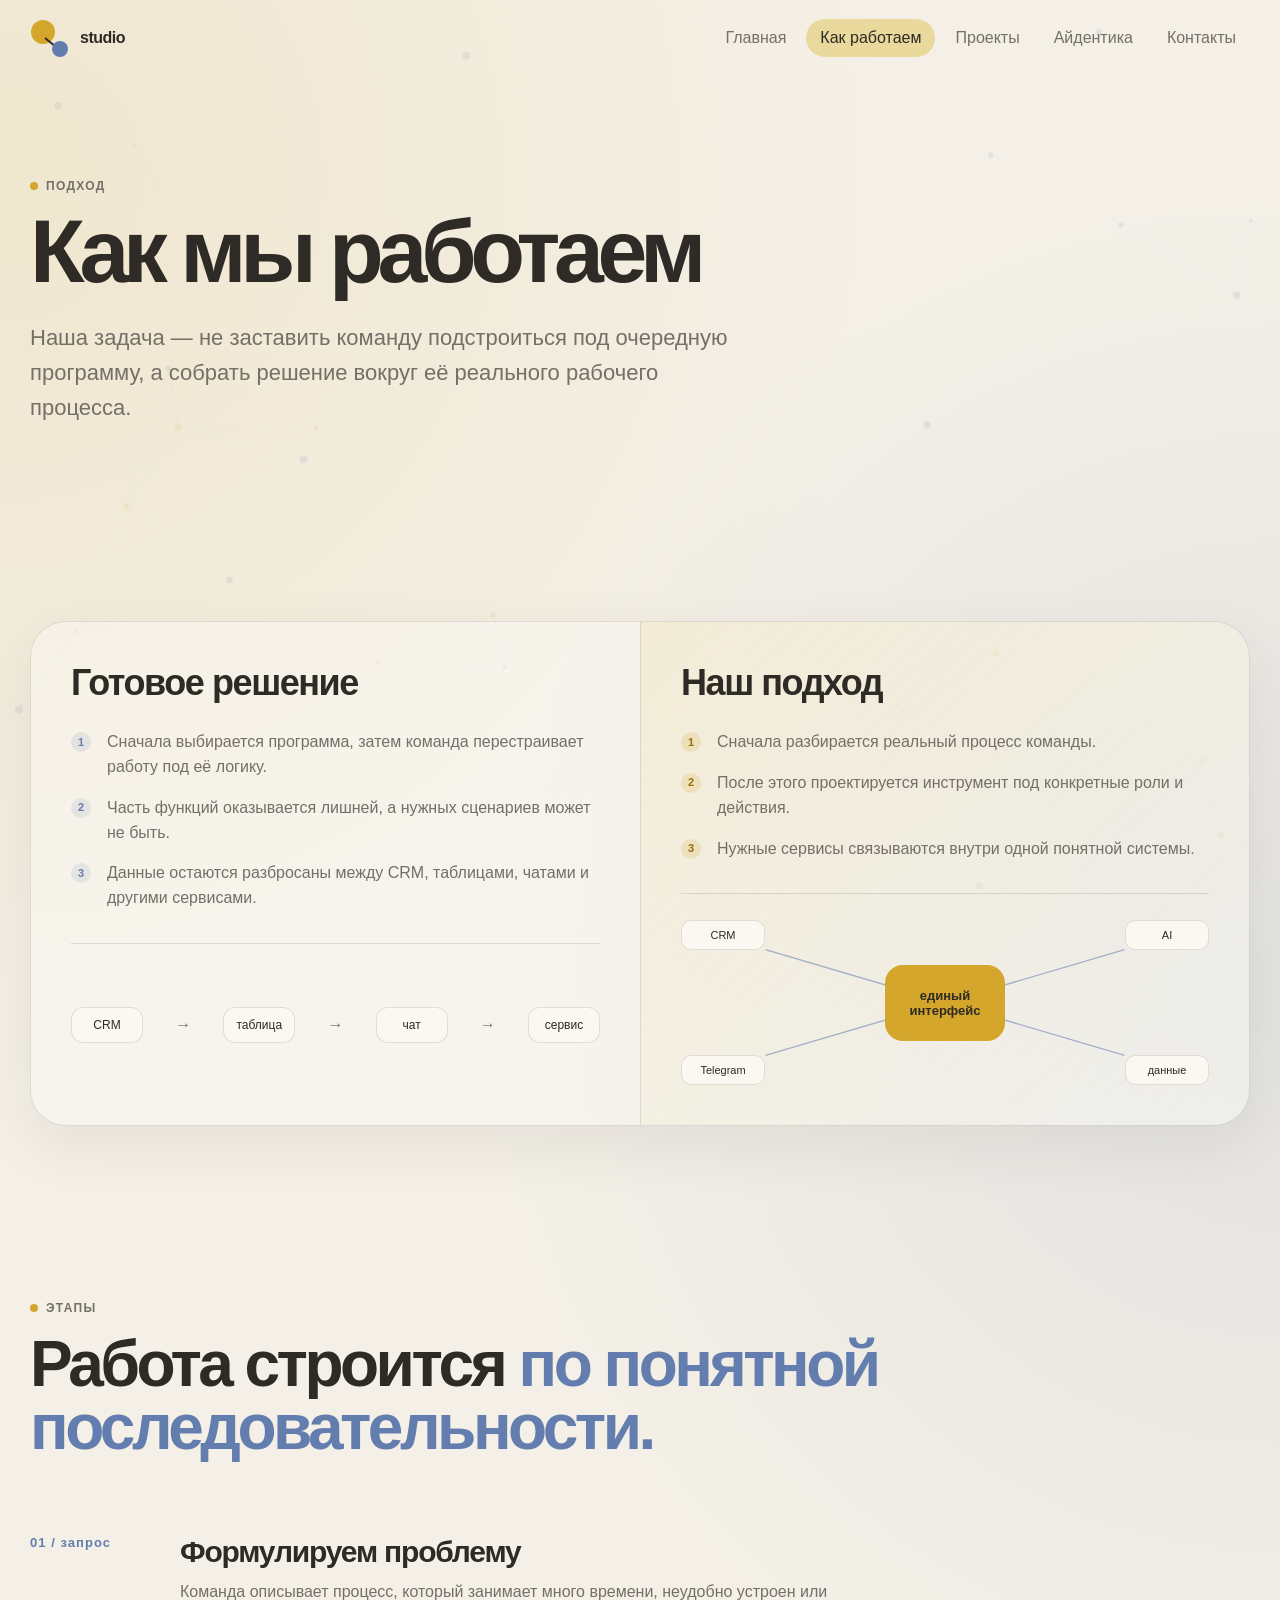
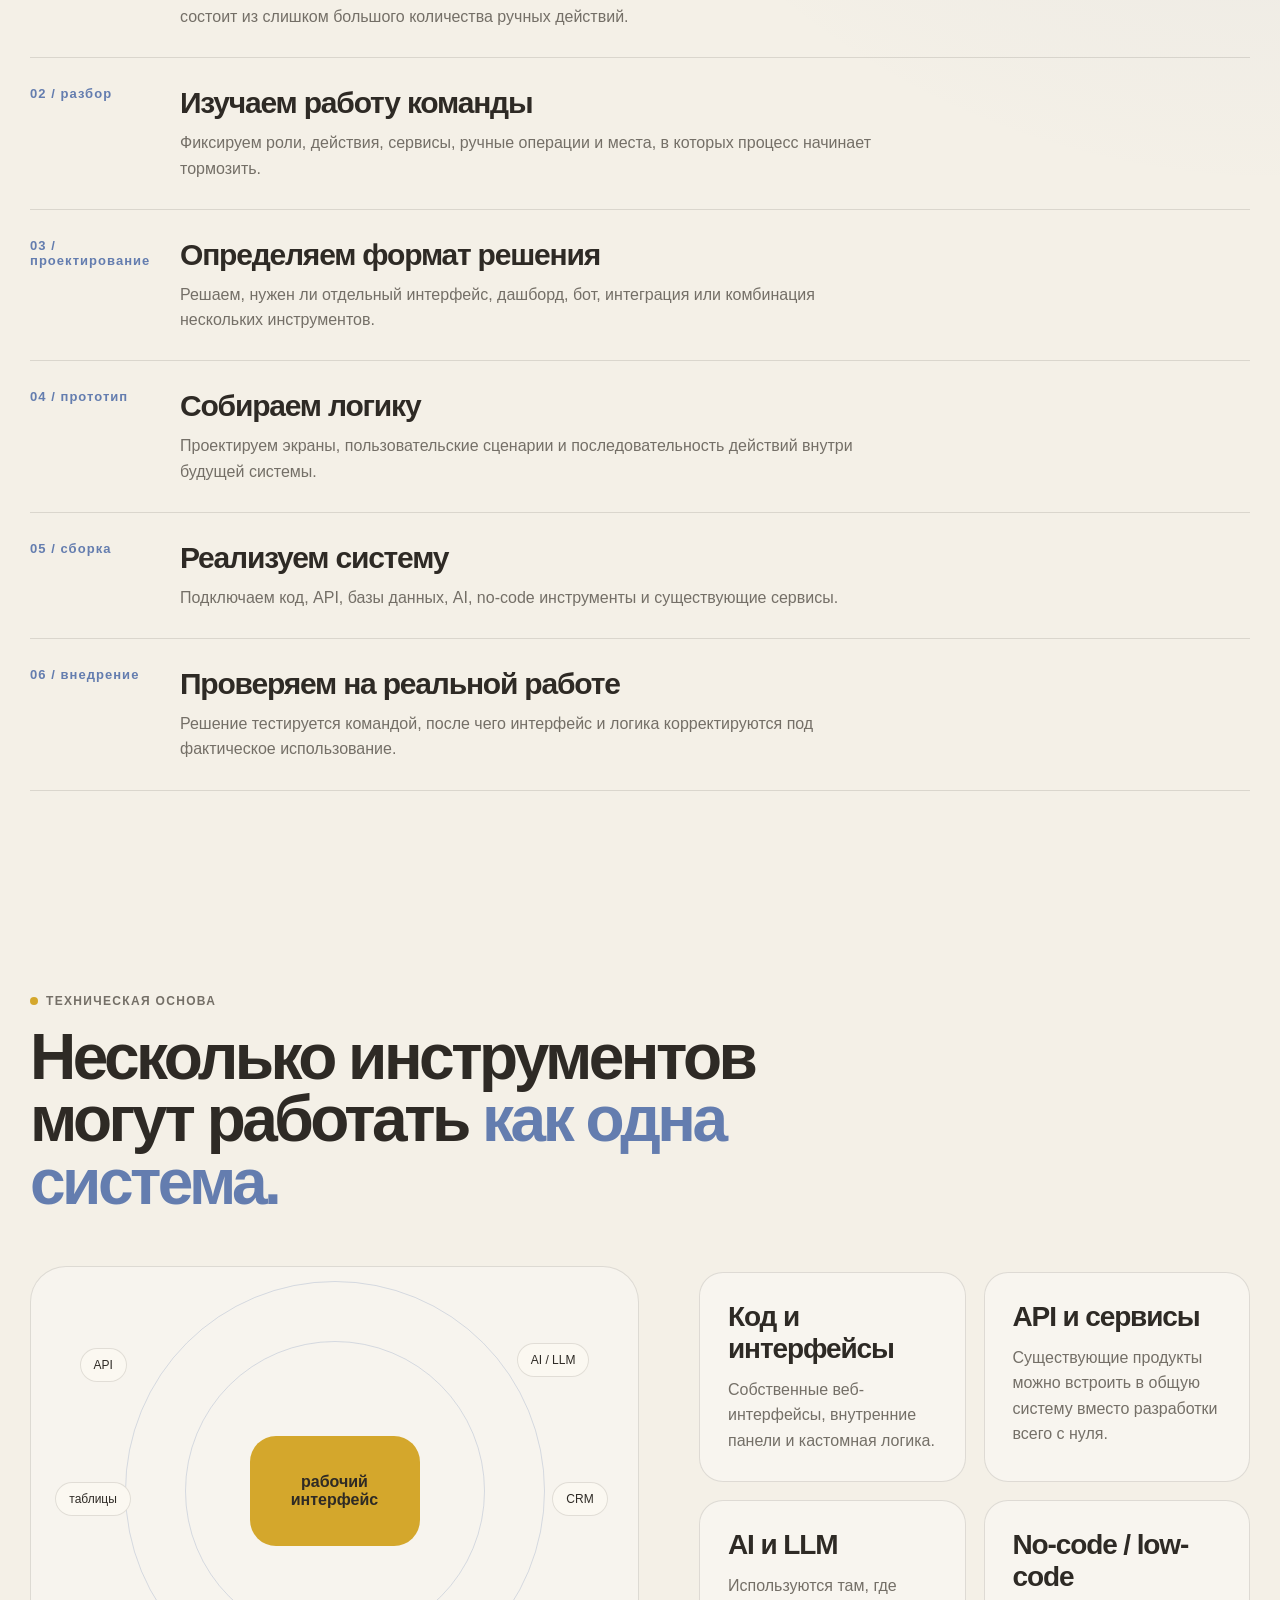
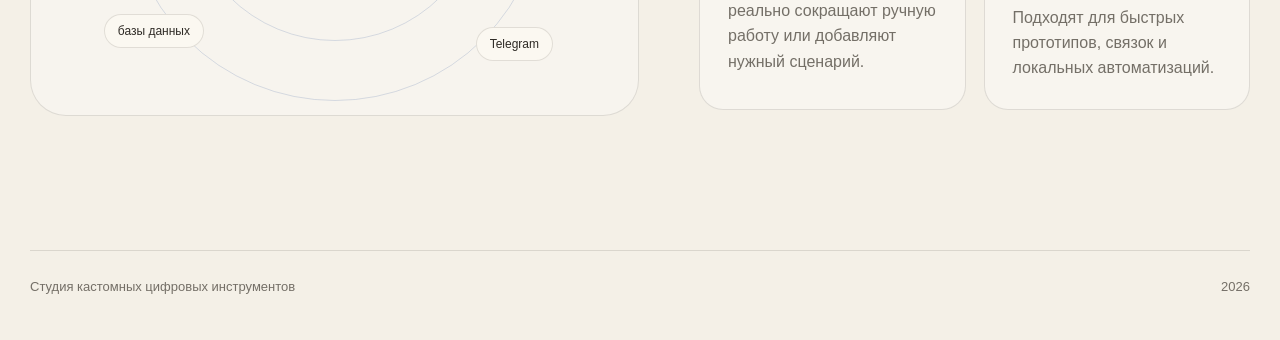
==== approach.html @ 0e2c3231 "Initial website" ====
<!doctype html>
<html lang="ru">
<head>
  <meta charset="utf-8">
  <meta name="viewport" content="width=device-width,initial-scale=1">
  <meta name="theme-color" content="#F4F0E7">
  <title>Как работаем — Studio</title>
  <link rel="stylesheet" href="styles.css">
</head>
<body>

<canvas id="network"></canvas>
<header class="header" id="header">
  <div class="container header__inner">
    <a class="brand" href="index.html">
      <span class="brand__mark"><span></span></span>
      <span>studio</span>
    </a>

    <nav class="nav" id="nav">
      <a href="index.html" class="">Главная</a>
<a href="approach.html" class="active">Как работаем</a>
<a href="projects.html" class="">Проекты</a>
<a href="identity.html" class="">Айдентика</a>
<a href="contacts.html" class="">Контакты</a>
    </nav>

    <button class="menu" id="menu" aria-label="Меню">
      <span></span><span></span>
    </button>
  </div>
</header>

<main class="page">

  <section class="page-hero">
    <div class="container">
      <div class="eyebrow">подход</div>
      <h1>Как мы работаем</h1>
      <p>
        Наша задача — не заставить команду подстроиться под очередную программу, а собрать решение вокруг её реального рабочего процесса.
      </p>
    </div>
  </section>

  <section class="section tight">
    <div class="container">
      <div class="comparison reveal">

        <article class="compare">
          <h3>Готовое решение</h3>
          <div class="points">
            <div class="point"><span>1</span><div>Сначала выбирается программа, затем команда перестраивает работу под её логику.</div></div>
            <div class="point"><span>2</span><div>Часть функций оказывается лишней, а нужных сценариев может не быть.</div></div>
            <div class="point"><span>3</span><div>Данные остаются разбросаны между CRM, таблицами, чатами и другими сервисами.</div></div>
          </div>

          <div class="compare-diagram">
            <div class="chain">
              <span class="box">CRM</span><span class="arrow">→</span>
              <span class="box">таблица</span><span class="arrow">→</span>
              <span class="box">чат</span><span class="arrow">→</span>
              <span class="box">сервис</span>
            </div>
          </div>
        </article>

        <article class="compare custom">
          <h3>Наш подход</h3>
          <div class="points">
            <div class="point"><span>1</span><div>Сначала разбирается реальный процесс команды.</div></div>
            <div class="point"><span>2</span><div>После этого проектируется инструмент под конкретные роли и действия.</div></div>
            <div class="point"><span>3</span><div>Нужные сервисы связываются внутри одной понятной системы.</div></div>
          </div>

          <div class="compare-diagram">
            <div class="hub">
              <svg>
                <line x1="16%" y1="18%" x2="50%" y2="50%"/>
                <line x1="84%" y1="18%" x2="50%" y2="50%"/>
                <line x1="16%" y1="82%" x2="50%" y2="50%"/>
                <line x1="84%" y1="82%" x2="50%" y2="50%"/>
              </svg>
              <div class="hub-center">единый<br>интерфейс</div>
              <div class="hub-item i1">CRM</div>
              <div class="hub-item i2">AI</div>
              <div class="hub-item i3">Telegram</div>
              <div class="hub-item i4">данные</div>
            </div>
          </div>
        </article>

      </div>
    </div>
  </section>

  <section class="section">
    <div class="container">
      <div class="eyebrow">этапы</div>
      <h2>Работа строится <span class="accent">по понятной последовательности.</span></h2>

      <div class="steps">
        <div class="step reveal"><div class="step__num">01 / запрос</div><div><h3>Формулируем проблему</h3><p>Команда описывает процесс, который занимает много времени, неудобно устроен или состоит из слишком большого количества ручных действий.</p></div></div>
        <div class="step reveal"><div class="step__num">02 / разбор</div><div><h3>Изучаем работу команды</h3><p>Фиксируем роли, действия, сервисы, ручные операции и места, в которых процесс начинает тормозить.</p></div></div>
        <div class="step reveal"><div class="step__num">03 / проектирование</div><div><h3>Определяем формат решения</h3><p>Решаем, нужен ли отдельный интерфейс, дашборд, бот, интеграция или комбинация нескольких инструментов.</p></div></div>
        <div class="step reveal"><div class="step__num">04 / прототип</div><div><h3>Собираем логику</h3><p>Проектируем экраны, пользовательские сценарии и последовательность действий внутри будущей системы.</p></div></div>
        <div class="step reveal"><div class="step__num">05 / сборка</div><div><h3>Реализуем систему</h3><p>Подключаем код, API, базы данных, AI, no-code инструменты и существующие сервисы.</p></div></div>
        <div class="step reveal"><div class="step__num">06 / внедрение</div><div><h3>Проверяем на реальной работе</h3><p>Решение тестируется командой, после чего интерфейс и логика корректируются под фактическое использование.</p></div></div>
      </div>
    </div>
  </section>

  <section class="section">
    <div class="container">
      <div class="eyebrow">техническая основа</div>
      <h2>Несколько инструментов могут работать <span class="accent">как одна система.</span></h2>

      <div class="tech-grid">
        <div class="orbit reveal">
          <div class="ring r1"></div><div class="ring r2"></div>
          <div class="orbit-center">рабочий<br>интерфейс</div>
          <span class="orbit-item o1">API</span>
          <span class="orbit-item o2">AI / LLM</span>
          <span class="orbit-item o3">CRM</span>
          <span class="orbit-item o4">Telegram</span>
          <span class="orbit-item o5">базы данных</span>
          <span class="orbit-item o6">таблицы</span>
        </div>

        <div class="grid-2" style="margin-top:0">
          <article class="card reveal"><h3>Код и интерфейсы</h3><p>Собственные веб-интерфейсы, внутренние панели и кастомная логика.</p></article>
          <article class="card reveal"><h3>API и сервисы</h3><p>Существующие продукты можно встроить в общую систему вместо разработки всего с нуля.</p></article>
          <article class="card reveal"><h3>AI и LLM</h3><p>Используются там, где реально сокращают ручную работу или добавляют нужный сценарий.</p></article>
          <article class="card reveal"><h3>No-code / low-code</h3><p>Подходят для быстрых прототипов, связок и локальных автоматизаций.</p></article>
        </div>
      </div>
    </div>
  </section>

</main>

<footer class="footer">
  <div class="container footer__inner">
    <span>Студия кастомных цифровых инструментов</span>
    <span data-year></span>
  </div>
</footer>
<script src="script.js"></script>
</body></html>
---- styles.css ----
:root{
  --bg:#F4F0E7;
  --paper:#FBF8F1;
  --paper2:#EFE9DB;
  --ink:#2E2A25;
  --muted:#746F67;
  --yellow:#D4A72C;
  --yellow-soft:#E9D99D;
  --blue:#647DAF;
  --blue-soft:#DCE4F0;
  --red:#C77A5F;
  --line:rgba(46,42,37,.13);
  --radius:24px;
  --radius-lg:36px;
  --shadow:0 20px 60px rgba(64,55,42,.08);
  --header:76px;
  --ease:cubic-bezier(.22,.8,.22,1);
}
*{box-sizing:border-box}
html{scroll-behavior:smooth}
body{
  margin:0;
  min-height:100vh;
  background:
    radial-gradient(circle at 0% 5%,rgba(212,167,44,.13),transparent 25%),
    radial-gradient(circle at 100% 28%,rgba(100,125,175,.12),transparent 28%),
    var(--bg);
  color:var(--ink);
  font-family:Inter,ui-sans-serif,-apple-system,BlinkMacSystemFont,"Segoe UI",sans-serif;
  overflow-x:hidden;
}
a{color:inherit;text-decoration:none}
button,input,textarea{font:inherit}
img,svg{display:block;max-width:100%}
::selection{background:var(--yellow);color:var(--ink)}
#network{
  position:fixed;inset:0;width:100%;height:100%;
  z-index:-1;opacity:.34;pointer-events:none;
}
.container{width:min(calc(100% - 48px),1220px);margin-inline:auto}
.header{
  position:fixed;inset:0 0 auto;
  height:var(--header);z-index:100;
  border-bottom:1px solid transparent;
  transition:.25s ease;
}
.header.scrolled{
  background:rgba(244,240,231,.84);
  border-color:var(--line);
  backdrop-filter:blur(18px);
  -webkit-backdrop-filter:blur(18px);
}
.header__inner{
  height:100%;display:flex;align-items:center;justify-content:space-between;gap:28px
}
.brand{display:flex;align-items:center;gap:12px;font-weight:760;letter-spacing:-.03em}
.brand__mark{position:relative;width:38px;height:38px}
.brand__mark::before,.brand__mark::after{
  content:"";position:absolute;border-radius:50%
}
.brand__mark::before{width:24px;height:24px;left:1px;top:1px;background:var(--yellow)}
.brand__mark::after{width:16px;height:16px;right:0;bottom:0;background:var(--blue)}
.brand__mark span{
  position:absolute;left:15px;top:18px;width:25px;height:2px;
  background:var(--ink);transform:rotate(39deg);transform-origin:left center
}
.nav{display:flex;align-items:center;gap:6px}
.nav a{
  color:var(--muted);padding:10px 14px;border-radius:999px;transition:.2s ease
}
.nav a:hover{color:var(--ink);background:rgba(255,255,255,.35)}
.nav a.active{color:var(--ink);background:var(--yellow-soft)}
.menu{
  display:none;width:44px;height:44px;border:0;border-radius:50%;
  background:rgba(255,255,255,.45);position:relative;z-index:120;cursor:pointer
}
.menu span{
  position:absolute;left:12px;width:20px;height:2px;background:var(--ink);transition:.25s var(--ease)
}
.menu span:first-child{top:17px}
.menu span:last-child{top:25px}
.menu.open span:first-child{top:21px;transform:rotate(45deg)}
.menu.open span:last-child{top:21px;transform:rotate(-45deg)}
.page{padding-top:var(--header)}
.hero{
  min-height:calc(100svh - var(--header));
  display:flex;align-items:center;padding:72px 0 80px
}
.hero__grid{
  display:grid;grid-template-columns:1.08fr .92fr;align-items:center;gap:70px
}
.eyebrow{
  display:inline-flex;align-items:center;gap:8px;
  text-transform:uppercase;letter-spacing:.11em;
  font-size:12px;font-weight:800;color:var(--muted);margin-bottom:18px
}
.eyebrow::before{
  content:"";width:8px;height:8px;border-radius:50%;background:var(--yellow)
}
.hero h1,.page-hero h1{
  margin:0;font-size:clamp(56px,7vw,100px);line-height:.9;
  letter-spacing:-.07em;font-weight:720
}
.hero h1 span{display:block}
.accent{color:var(--blue)}
.hero__text,.page-hero p,.lead{
  color:var(--muted);font-size:clamp(18px,2vw,22px);line-height:1.6
}
.hero__text{max-width:650px;margin:30px 0 0}
.page-hero{padding:100px 0 74px}
.page-hero h1{max-width:900px}
.page-hero p{max-width:720px;margin:28px 0 0}
.hero__actions{display:flex;gap:12px;flex-wrap:wrap;margin-top:36px}
.btn{
  min-height:52px;padding:0 22px;border:1px solid transparent;border-radius:999px;
  display:inline-flex;align-items:center;justify-content:center;gap:10px;
  transition:.25s var(--ease)
}
.btn:hover{transform:translateY(-2px)}
.btn.primary{background:var(--yellow)}
.btn.ghost{background:rgba(255,255,255,.38);border-color:var(--line)}
.hero__tags{display:flex;flex-wrap:wrap;gap:8px;margin-top:42px}
.tag{
  padding:8px 12px;border:1px solid var(--line);border-radius:999px;
  background:rgba(255,255,255,.3);color:var(--muted);font-size:13px
}
.hero-card{
  position:relative;min-height:500px;border:1px solid var(--line);
  border-radius:var(--radius-lg);
  background:linear-gradient(145deg,rgba(255,255,255,.62),rgba(255,255,255,.14));
  box-shadow:var(--shadow);overflow:hidden
}
.hero-card__label{
  position:absolute;top:26px;left:28px;z-index:2;
  color:var(--muted);font-size:12px;font-weight:800;letter-spacing:.1em;text-transform:uppercase
}
.hero-card::after{
  content:"";position:absolute;width:300px;height:300px;top:-120px;right:-110px;
  border-radius:50%;background:var(--yellow-soft);opacity:.6
}
.map{
  position:absolute;inset:70px 22px 24px;width:calc(100% - 44px);height:calc(100% - 94px)
}
.map path{
  fill:none;stroke:var(--blue);stroke-width:1.35;opacity:.6;
  stroke-dasharray:8 8;animation:dash 9s linear infinite
}
.map path.yellow{stroke:var(--yellow)}
.map text{font-size:11px;fill:var(--ink)}
.map .node{animation:float 6s ease-in-out infinite alternate;transform-box:fill-box;transform-origin:center}
.map .node:nth-of-type(2n){animation-duration:8s;animation-delay:-1.5s}
@keyframes dash{to{stroke-dashoffset:-100}}
@keyframes float{from{transform:translateY(-2px)}to{transform:translateY(7px)}}
.section{padding:100px 0}
.section.tight{padding:72px 0}
.section h2{
  max-width:900px;margin:0;font-size:clamp(38px,5vw,68px);
  line-height:.98;letter-spacing:-.055em
}
.lead{max-width:700px;margin:24px 0 0}
.grid-3{display:grid;grid-template-columns:repeat(3,1fr);gap:16px;margin-top:50px}
.grid-2{display:grid;grid-template-columns:repeat(2,1fr);gap:18px;margin-top:50px}
.card{
  position:relative;padding:28px;border:1px solid var(--line);
  border-radius:var(--radius);background:rgba(255,255,255,.34);
  transition:.35s var(--ease)
}
.card:hover{transform:translateY(-5px);background:rgba(255,255,255,.62)}
.card h3{margin:0 0 12px;font-size:28px;letter-spacing:-.04em}
.card p{margin:0;color:var(--muted);line-height:1.58}
.card .small{font-size:12px;color:var(--muted);letter-spacing:.08em;text-transform:uppercase;font-weight:800;margin-bottom:44px}
.card .dot{
  position:absolute;top:28px;right:28px;width:10px;height:10px;border-radius:50%;
  background:var(--yellow);box-shadow:-18px 18px 0 -2px var(--blue)
}
.link-card{display:block;min-height:250px}
.link-card .arrow{
  position:absolute;right:28px;bottom:24px;font-size:24px;color:var(--blue);
  transition:.25s var(--ease)
}
.link-card:hover .arrow{transform:translate(4px,-3px)}
.comparison{
  margin-top:50px;display:grid;grid-template-columns:1fr 1fr;
  border:1px solid var(--line);border-radius:var(--radius-lg);
  overflow:hidden;background:rgba(255,255,255,.3);box-shadow:var(--shadow)
}
.compare{padding:40px;min-height:470px}
.compare + .compare{border-left:1px solid var(--line)}
.compare.custom{background:linear-gradient(140deg,rgba(233,217,157,.28),rgba(255,255,255,.1))}
.compare h3{margin:0 0 26px;font-size:36px;letter-spacing:-.04em}
.points{display:grid;gap:16px}
.point{display:grid;grid-template-columns:26px 1fr;gap:10px;color:var(--muted);line-height:1.55}
.point span:first-child{
  width:20px;height:20px;border-radius:50%;display:grid;place-items:center;
  background:rgba(100,125,175,.13);color:var(--blue);font-size:11px;font-weight:800;margin-top:2px
}
.custom .point span:first-child{background:rgba(212,167,44,.19);color:#966f12}
.compare-diagram{margin-top:32px;padding-top:26px;border-top:1px solid var(--line)}
.chain{min-height:110px;display:flex;align-items:center;justify-content:space-between;gap:8px}
.box{
  padding:10px 12px;min-width:72px;text-align:center;border:1px solid var(--line);
  border-radius:12px;background:var(--paper);font-size:12px
}
.arrow{color:var(--muted)}
.hub{min-height:165px;position:relative}
.hub svg{position:absolute;inset:0;width:100%;height:100%}
.hub line{stroke:var(--blue);stroke-width:1.4;opacity:.55}
.hub-center{
  position:absolute;left:50%;top:50%;transform:translate(-50%,-50%);
  width:120px;height:76px;border-radius:18px;background:var(--yellow);
  display:grid;place-items:center;text-align:center;font-weight:750;font-size:13px;z-index:2
}
.hub-item{
  position:absolute;width:84px;padding:8px;border:1px solid var(--line);
  border-radius:10px;background:var(--paper);text-align:center;font-size:11px
}
.hub-item.i1{left:0;top:0}.hub-item.i2{right:0;top:0}
.hub-item.i3{left:0;bottom:0}.hub-item.i4{right:0;bottom:0}
.steps{display:grid;margin-top:48px}
.step{
  display:grid;grid-template-columns:120px 1fr;gap:30px;
  padding:28px 0;border-bottom:1px solid var(--line)
}
.step__num{color:var(--blue);font-weight:800;font-size:13px;letter-spacing:.08em}
.step h3{margin:0 0 10px;font-size:30px;letter-spacing:-.04em}
.step p{margin:0;max-width:700px;color:var(--muted);line-height:1.58}
.tech-grid{
  display:grid;grid-template-columns:1.05fr .95fr;gap:60px;align-items:center;margin-top:52px
}
.orbit{
  position:relative;min-height:450px;border:1px solid var(--line);
  border-radius:var(--radius-lg);background:rgba(255,255,255,.3);overflow:hidden
}
.orbit-center{
  position:absolute;left:50%;top:50%;transform:translate(-50%,-50%);
  width:170px;height:110px;border-radius:26px;background:var(--yellow);
  display:grid;place-items:center;text-align:center;font-weight:760;z-index:3
}
.ring{position:absolute;left:50%;top:50%;transform:translate(-50%,-50%);border:1px solid rgba(100,125,175,.24);border-radius:50%}
.r1{width:300px;height:300px}.r2{width:420px;height:420px}
.orbit-item{
  position:absolute;padding:9px 13px;border:1px solid var(--line);border-radius:999px;
  background:var(--paper);font-size:12px
}
.o1{left:8%;top:18%}.o2{right:8%;top:17%}.o3{right:5%;top:48%}
.o4{right:14%;bottom:12%}.o5{left:12%;bottom:15%}.o6{left:4%;top:48%}
.identity-grid{display:grid;grid-template-columns:repeat(2,1fr);gap:18px;margin-top:40px}
.identity-card{
  min-height:340px;padding:34px;border:1px solid var(--line);
  border-radius:var(--radius-lg);background:rgba(255,255,255,.34)
}
.identity-card h2{font-size:36px;margin:0 0 14px;letter-spacing:-.045em}
.identity-card p{color:var(--muted);line-height:1.6}
.swatches{display:grid;grid-template-columns:repeat(2,1fr);gap:10px;margin-top:28px}
.swatch{
  min-height:120px;padding:16px;border-radius:18px;
  display:flex;flex-direction:column;justify-content:flex-end;font-size:13px
}
.sy{background:var(--yellow)}.sb{background:var(--blue);color:white}
.sc{background:var(--bg);border:1px solid var(--line)}.sr{background:var(--red);color:white}
.identity-demo{
  margin-top:26px;min-height:240px;border-radius:26px;position:relative;overflow:hidden;
  background:linear-gradient(135deg,rgba(233,217,157,.5),rgba(220,228,240,.45))
}
.identity-demo svg{position:absolute;inset:0;width:100%;height:100%}
.projects{display:grid;grid-template-columns:repeat(2,1fr);gap:18px;margin-top:40px}
.project{
  min-height:420px;padding:24px;border:1px solid var(--line);
  border-radius:var(--radius-lg);background:rgba(255,255,255,.34);transition:.35s var(--ease)
}
.project:hover{transform:translateY(-5px);background:rgba(255,255,255,.58)}
.project__visual{
  height:240px;border-radius:22px;position:relative;overflow:hidden;
  background:
    radial-gradient(circle at 70% 20%,var(--yellow-soft),transparent 32%),
    radial-gradient(circle at 30% 72%,var(--blue-soft),transparent 32%),
    #ece8dd
}
.project__visual::before,.project__visual::after{
  content:"";position:absolute;height:1px;background:var(--blue);opacity:.35
}
.project__visual::before{width:70%;left:10%;top:38%;transform:rotate(14deg)}
.project__visual::after{width:55%;left:25%;top:62%;transform:rotate(-18deg)}
.project__dot{
  position:absolute;width:14px;height:14px;border-radius:50%;background:var(--yellow);
  top:38%;left:36%;box-shadow:120px 42px 0 var(--blue),220px -30px 0 2px var(--yellow)
}
.project h3{margin:22px 0 10px;font-size:28px;letter-spacing:-.04em}
.project p{margin:0;color:var(--muted);line-height:1.55}
.empty{
  margin-top:40px;padding:70px 34px;border:1px dashed rgba(46,42,37,.23);
  border-radius:var(--radius-lg);text-align:center;background:rgba(255,255,255,.22)
}
.empty h3{margin:0;font-size:34px;letter-spacing:-.04em}
.empty p{max-width:560px;margin:14px auto 0;color:var(--muted);line-height:1.6}
.cta{
  display:grid;grid-template-columns:.9fr 1.1fr;gap:70px;padding:60px;
  border:1px solid var(--line);border-radius:var(--radius-lg);
  background:linear-gradient(135deg,rgba(233,217,157,.38),rgba(255,255,255,.3));
  box-shadow:var(--shadow);position:relative;overflow:hidden
}
.cta::after{
  content:"";position:absolute;width:260px;height:260px;right:-80px;bottom:-120px;
  border-radius:50%;background:var(--blue-soft);opacity:.55
}
.cta__copy,.form{position:relative;z-index:2}
.cta h2{font-size:clamp(42px,5vw,70px);line-height:.98;letter-spacing:-.055em;margin:0}
.cta p{max-width:500px;color:var(--muted);line-height:1.6;font-size:18px}
.form{display:grid;gap:12px}
.field{
  width:100%;padding:16px 18px;border:1px solid var(--line);border-radius:16px;
  background:rgba(255,255,255,.72);outline:none;color:var(--ink)
}
textarea.field{min-height:160px;resize:vertical}
.field:focus{border-color:rgba(100,125,175,.52);box-shadow:0 0 0 4px rgba(100,125,175,.08)}
.form-status{min-height:22px;color:var(--blue);font-size:14px}
.contact-links{display:grid;gap:12px;margin-top:28px}
.contact-link{
  display:flex;justify-content:space-between;gap:18px;padding:18px 0;
  border-bottom:1px solid var(--line);font-size:18px
}
.contact-link span{color:var(--muted)}
.footer{padding:34px 0 46px}
.footer__inner{
  padding-top:28px;border-top:1px solid var(--line);
  display:flex;justify-content:space-between;gap:20px;color:var(--muted);font-size:13px
}
.reveal{opacity:0;transform:translateY(26px);transition:.7s var(--ease)}
.reveal.visible{opacity:1;transform:none}

@media(max-width:1000px){
  .container{width:min(calc(100% - 32px),1220px)}
  .hero{min-height:auto}
  .hero__grid{grid-template-columns:1fr;gap:44px}
  .hero-card{min-height:430px}
  .grid-3{grid-template-columns:repeat(2,1fr)}
  .tech-grid,.cta{grid-template-columns:1fr}
  .identity-grid{grid-template-columns:1fr}
}
@media(max-width:760px){
  :root{--header:70px}
  .nav{
    position:fixed;inset:0;padding:calc(var(--header) + 40px) 24px 40px;
    flex-direction:column;align-items:stretch;justify-content:flex-start;
    background:rgba(244,240,231,.97);backdrop-filter:blur(20px);
    transform:translateY(-110%);opacity:0;transition:.4s var(--ease)
  }
  .nav.open{transform:none;opacity:1}
  .nav a{
    border-radius:0;border-bottom:1px solid var(--line);
    padding:17px 10px;font-size:24px
  }
  .menu{display:block}
  .comparison{grid-template-columns:1fr}
  .compare + .compare{border-left:0;border-top:1px solid var(--line)}
  .grid-3,.grid-2,.projects{grid-template-columns:1fr}
  .step{grid-template-columns:1fr;gap:10px}
  .tech-grid{gap:36px}
  .orbit{min-height:390px}
  .r2{width:340px;height:340px}.r1{width:250px;height:250px}
  .orbit-center{width:140px;height:88px}
  .orbit-item{font-size:10px;padding:7px 10px}
  .cta{padding:30px 22px;gap:38px}
  .footer__inner{flex-direction:column}
}
@media(max-width:480px){
  .container{width:min(calc(100% - 22px),1220px)}
  .hero h1,.page-hero h1{font-size:52px}
  .hero__text{font-size:18px}
  .hero__actions{flex-direction:column}
  .btn{width:100%}
  .hero-card{min-height:300px}
  .section{padding:70px 0}
  .compare{padding:28px}
}
@media(prefers-reduced-motion:reduce){
  html{scroll-behavior:auto}
  *,*::before,*::after{animation-duration:.001ms!important;animation-iteration-count:1!important;transition-duration:.001ms!important}
  #network{display:none}
}
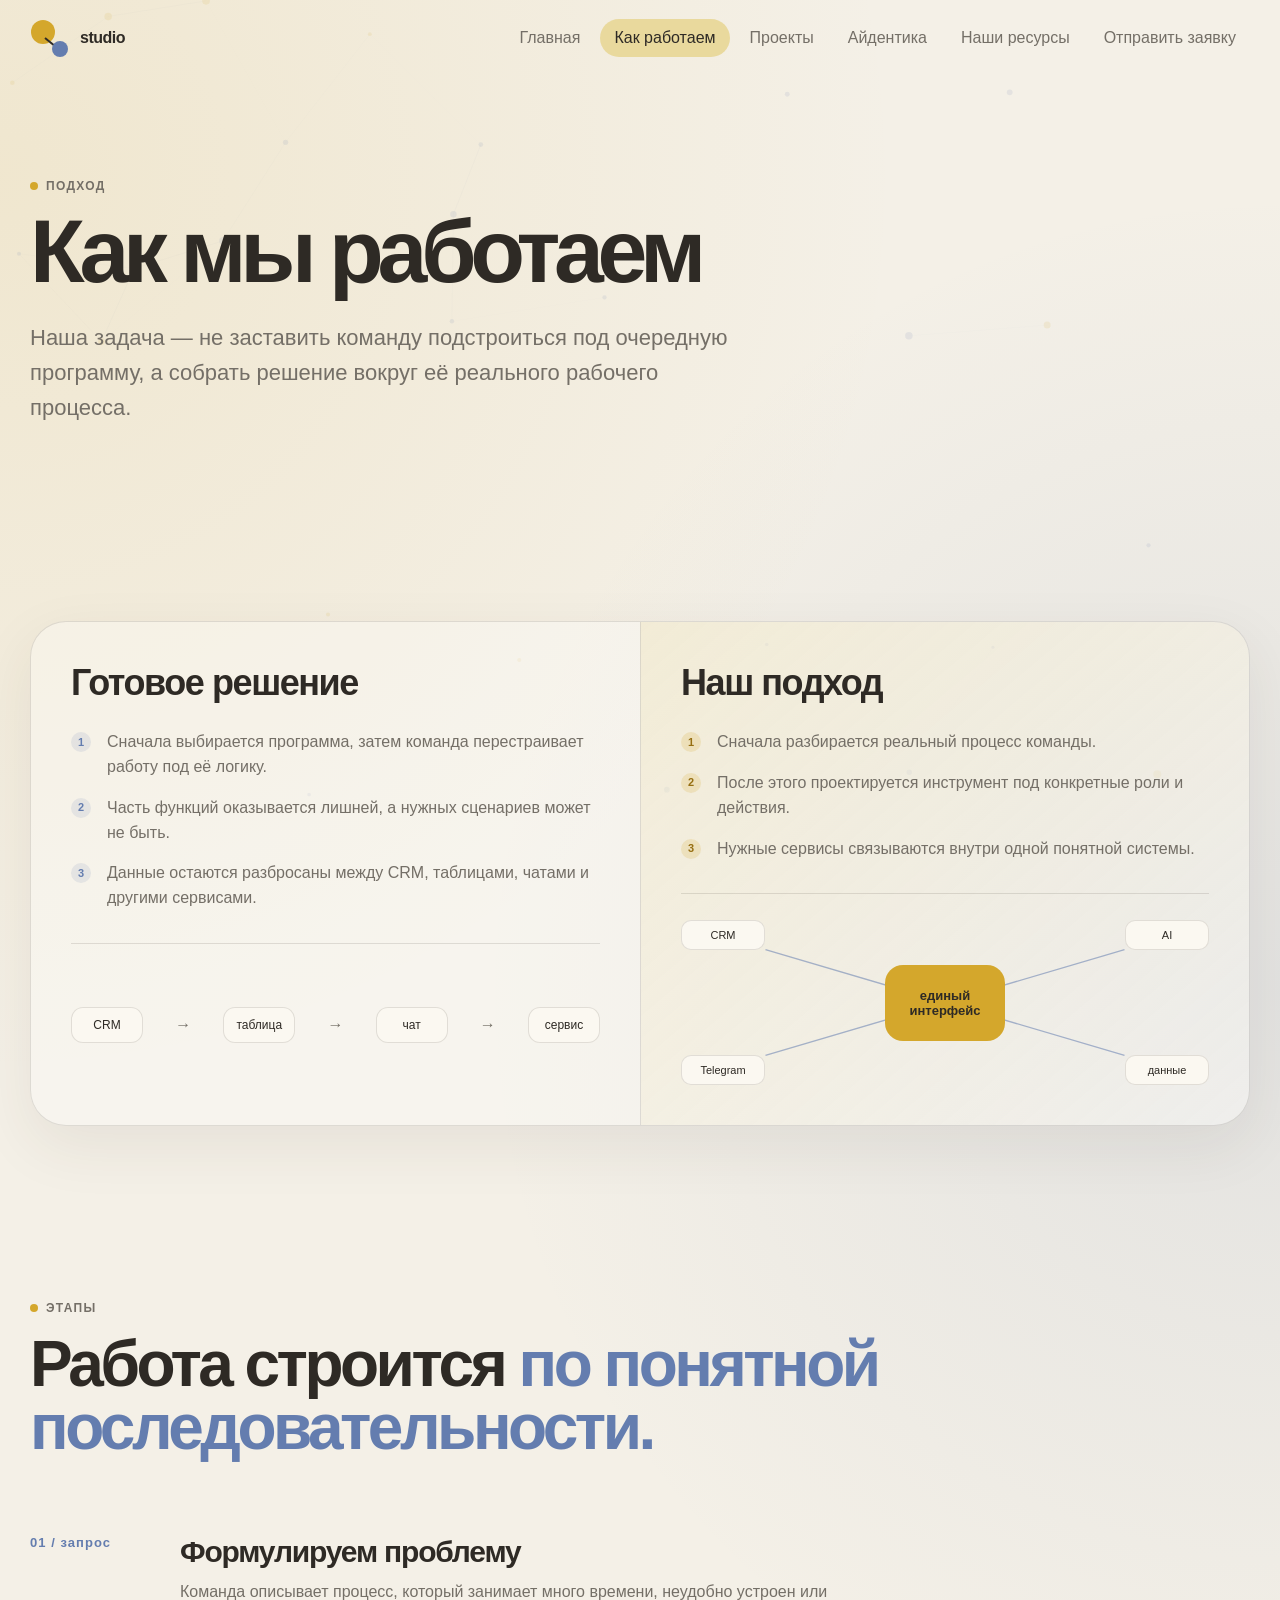
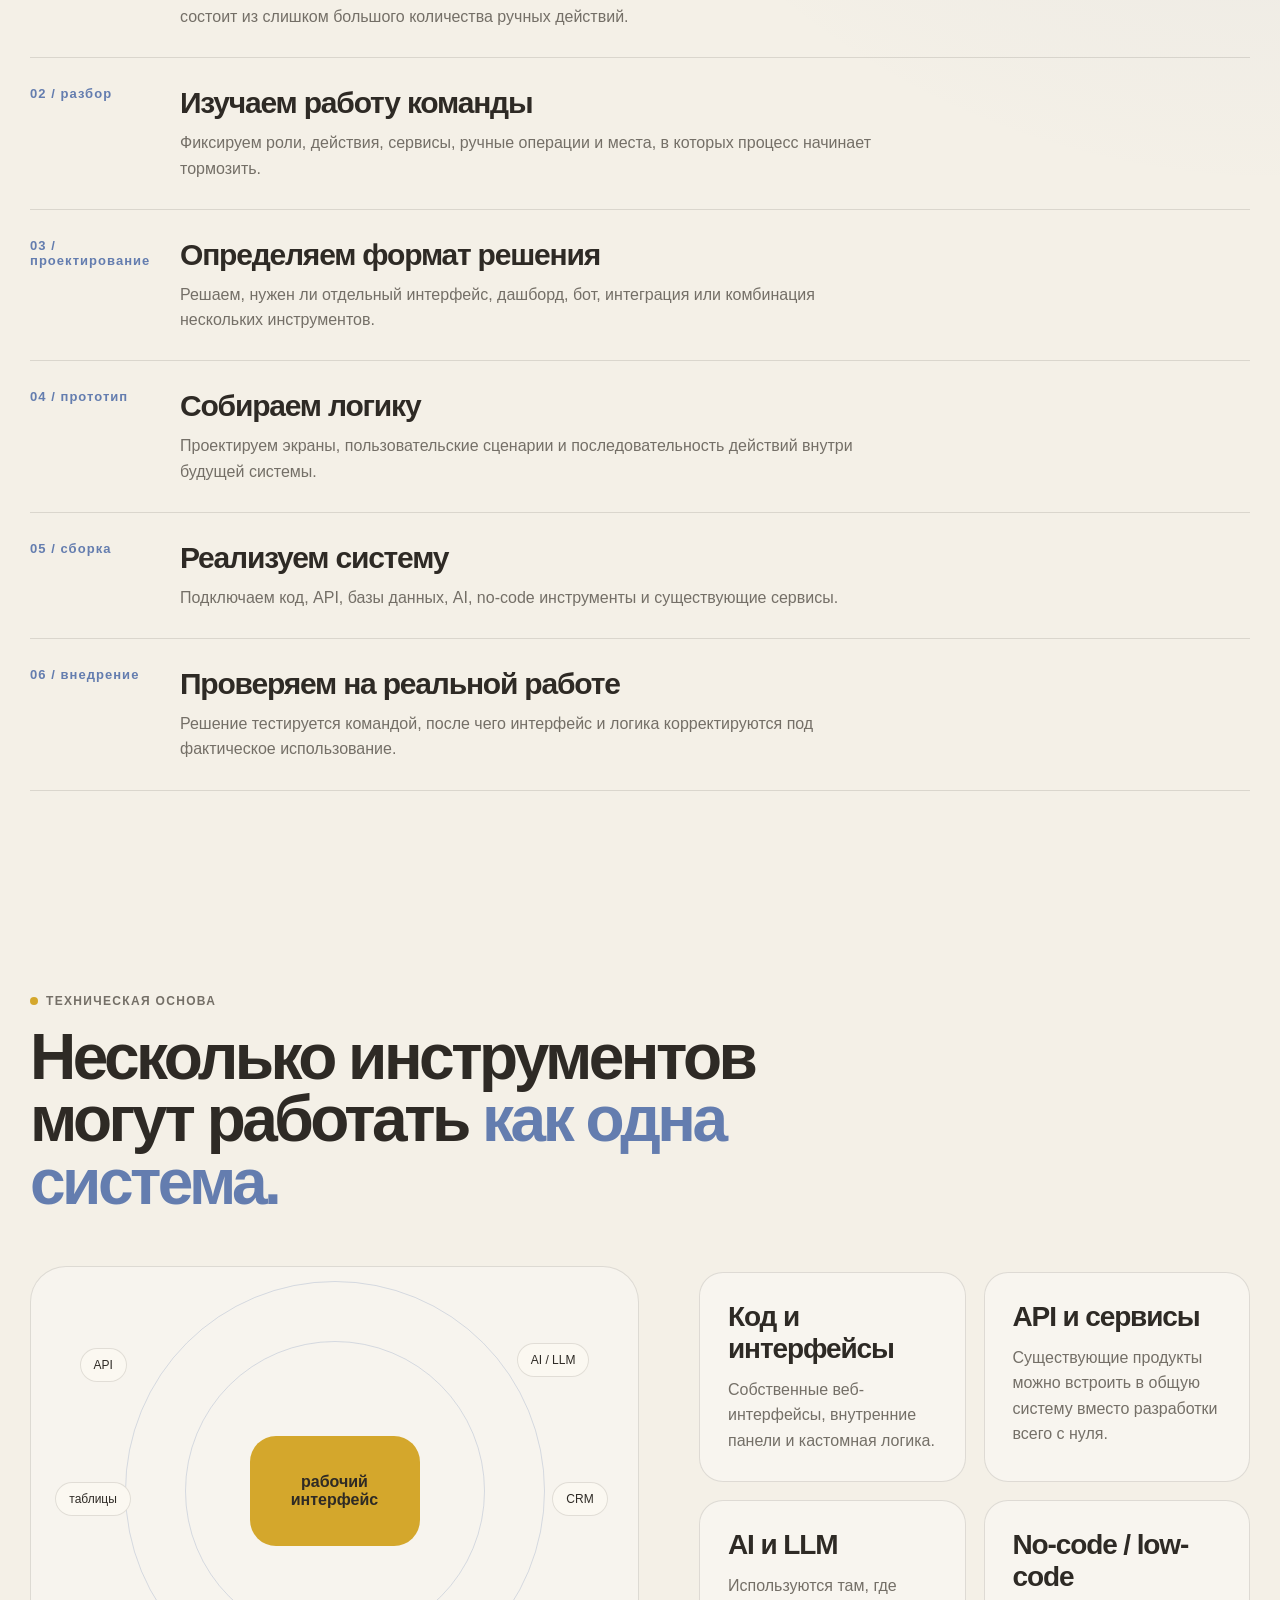
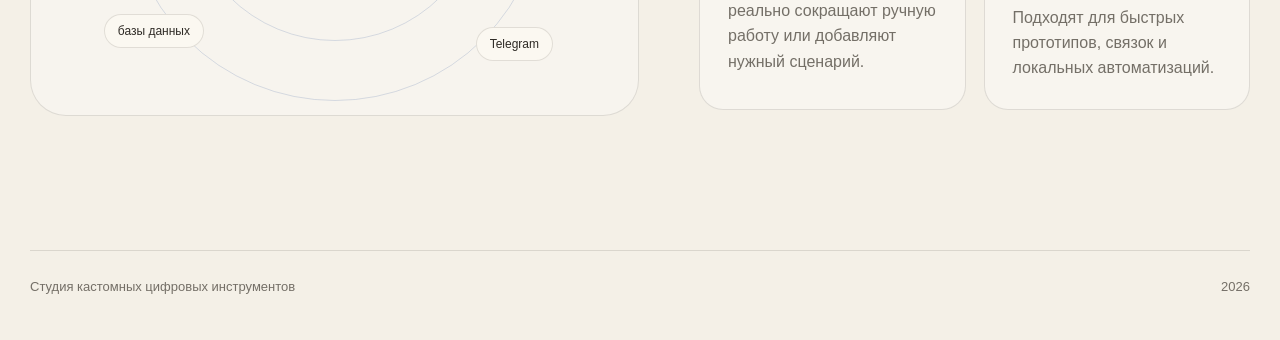
==== commit f12b74b8: "Update navigation" ====
--- a/approach.html
+++ b/approach.html
@@ -22,7 +22,8 @@
 <a href="approach.html" class="active">Как работаем</a>
 <a href="projects.html" class="">Проекты</a>
 <a href="identity.html" class="">Айдентика</a>
-<a href="contacts.html" class="">Контакты</a>
+<a href="contacts.html" class="">Наши ресурсы</a>
+<a href="request.html" class="nav-cta">Отправить заявку</a>
     </nav>
 
     <button class="menu" id="menu" aria-label="Меню">
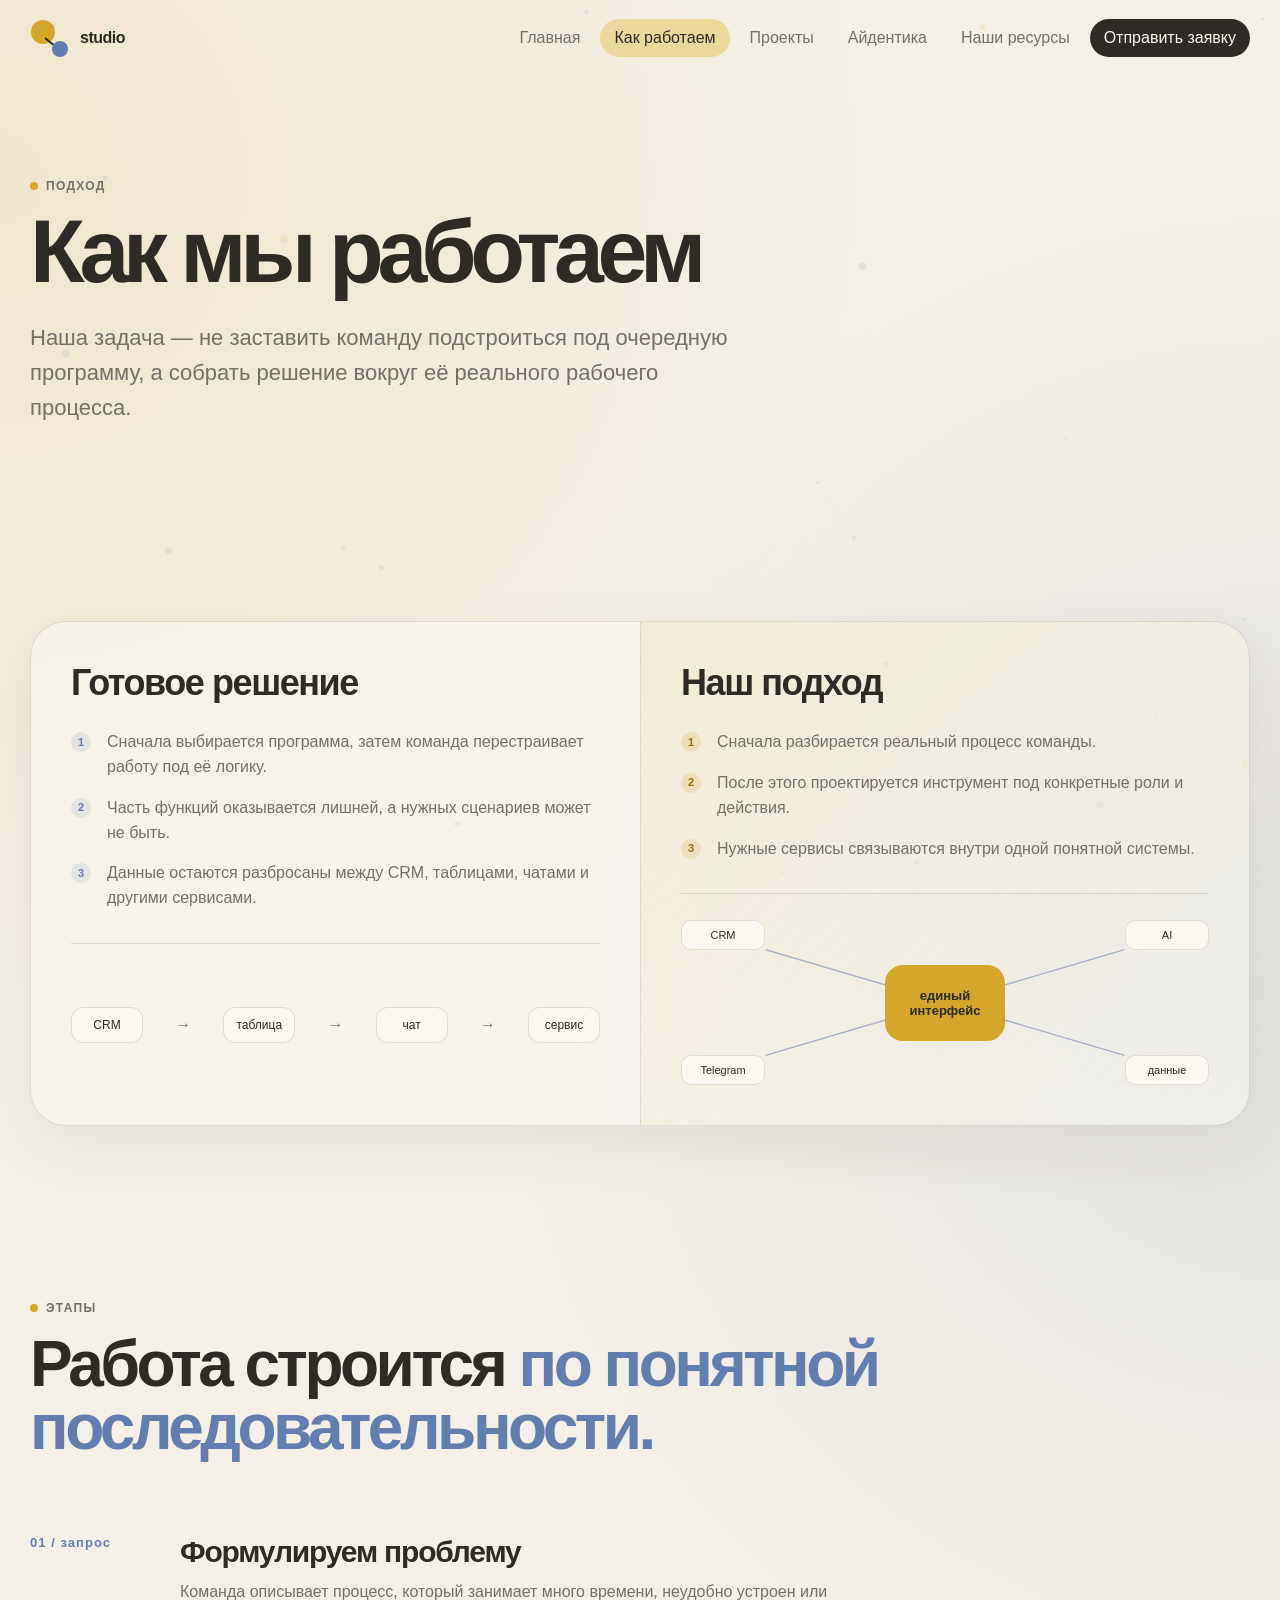
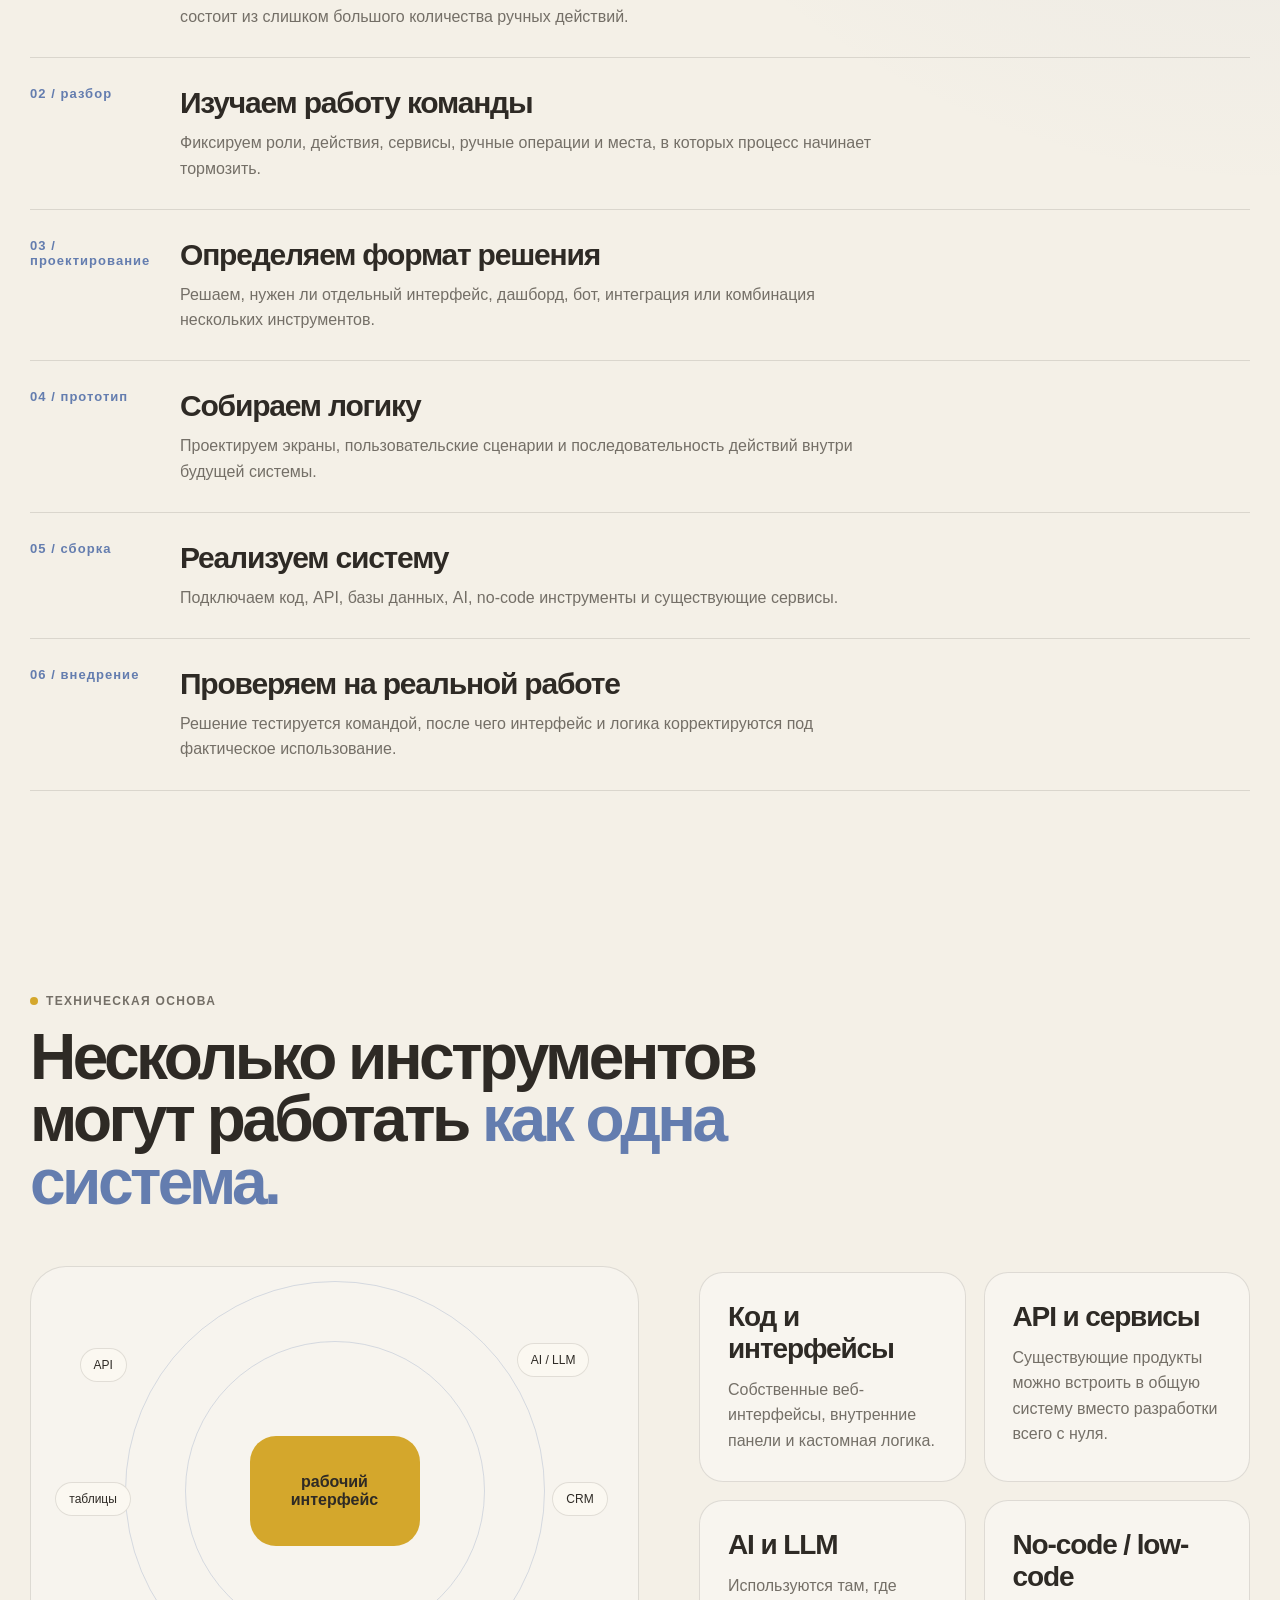
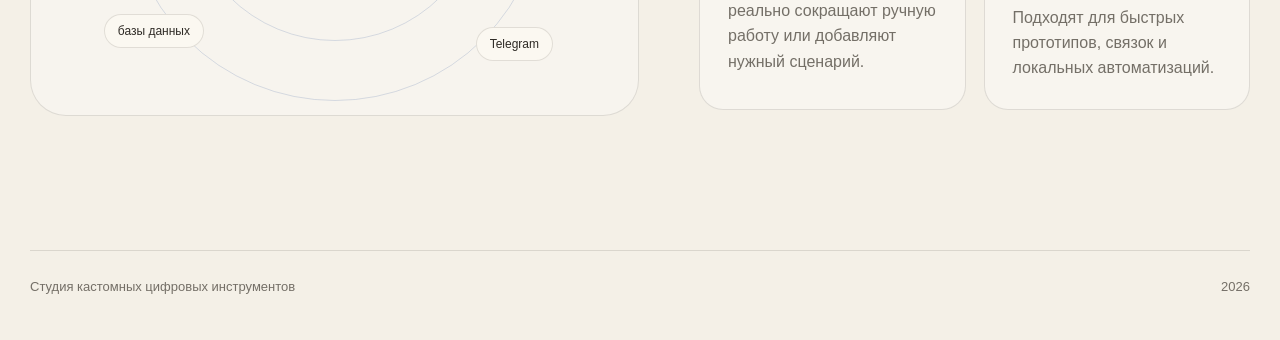
==== commit 3987db7b: "Use branded favicon" ====
--- a/approach.html
+++ b/approach.html
@@ -5,6 +5,7 @@
   <meta name="viewport" content="width=device-width,initial-scale=1">
   <meta name="theme-color" content="#F4F0E7">
   <title>Как работаем — Studio</title>
+  <link rel="icon" type="image/svg+xml" href="favicon.svg">
   <link rel="stylesheet" href="styles.css">
 </head>
 <body>
--- a/styles.css
+++ b/styles.css
@@ -379,3 +379,85 @@
   *,*::before,*::after{animation-duration:.001ms!important;animation-iteration-count:1!important;transition-duration:.001ms!important}
   #network{display:none}
 }
+
+
+/* Resources + request */
+.nav a.nav-cta{
+  background:var(--ink);
+  color:var(--paper);
+}
+.nav a.nav-cta:hover,
+.nav a.nav-cta.active{
+  background:var(--blue);
+  color:#fff;
+}
+.request-shortcut{
+  position:relative;
+  z-index:2;
+  align-self:center;
+}
+.request-shortcut .small{margin-bottom:24px}
+.request-shortcut .btn{margin-top:24px}
+.resource-grid{
+  display:grid;
+  grid-template-columns:repeat(2,1fr);
+  gap:18px;
+}
+.resource-card{
+  position:relative;
+  min-height:260px;
+  padding:30px;
+  border:1px solid var(--line);
+  border-radius:var(--radius-lg);
+  background:rgba(255,255,255,.34);
+  transition:.35s var(--ease);
+  display:flex;
+  flex-direction:column;
+}
+.resource-card:hover{
+  transform:translateY(-5px);
+  background:rgba(255,255,255,.6);
+}
+.resource-card .small{
+  color:var(--muted);
+  font-size:12px;
+  font-weight:800;
+  letter-spacing:.08em;
+  text-transform:uppercase;
+  margin-bottom:38px;
+}
+.resource-card h2{
+  font-size:40px;
+  margin:0 0 10px;
+  letter-spacing:-.045em;
+}
+.resource-card p{
+  color:var(--muted);
+  line-height:1.55;
+  margin:0;
+  max-width:430px;
+}
+.resource-value{
+  margin-top:auto;
+  padding-top:30px;
+  color:var(--blue);
+  font-weight:750;
+}
+.resource-card.is-empty{
+  cursor:default;
+}
+.resource-card.is-empty:hover{
+  transform:none;
+}
+.request-cta{margin-top:0}
+@media(max-width:760px){
+  .resource-grid{grid-template-columns:1fr}
+  .nav a.nav-cta{
+    background:transparent;
+    color:var(--ink);
+  }
+  .nav a.nav-cta.active{
+    background:var(--blue);
+    color:#fff;
+  }
+}
